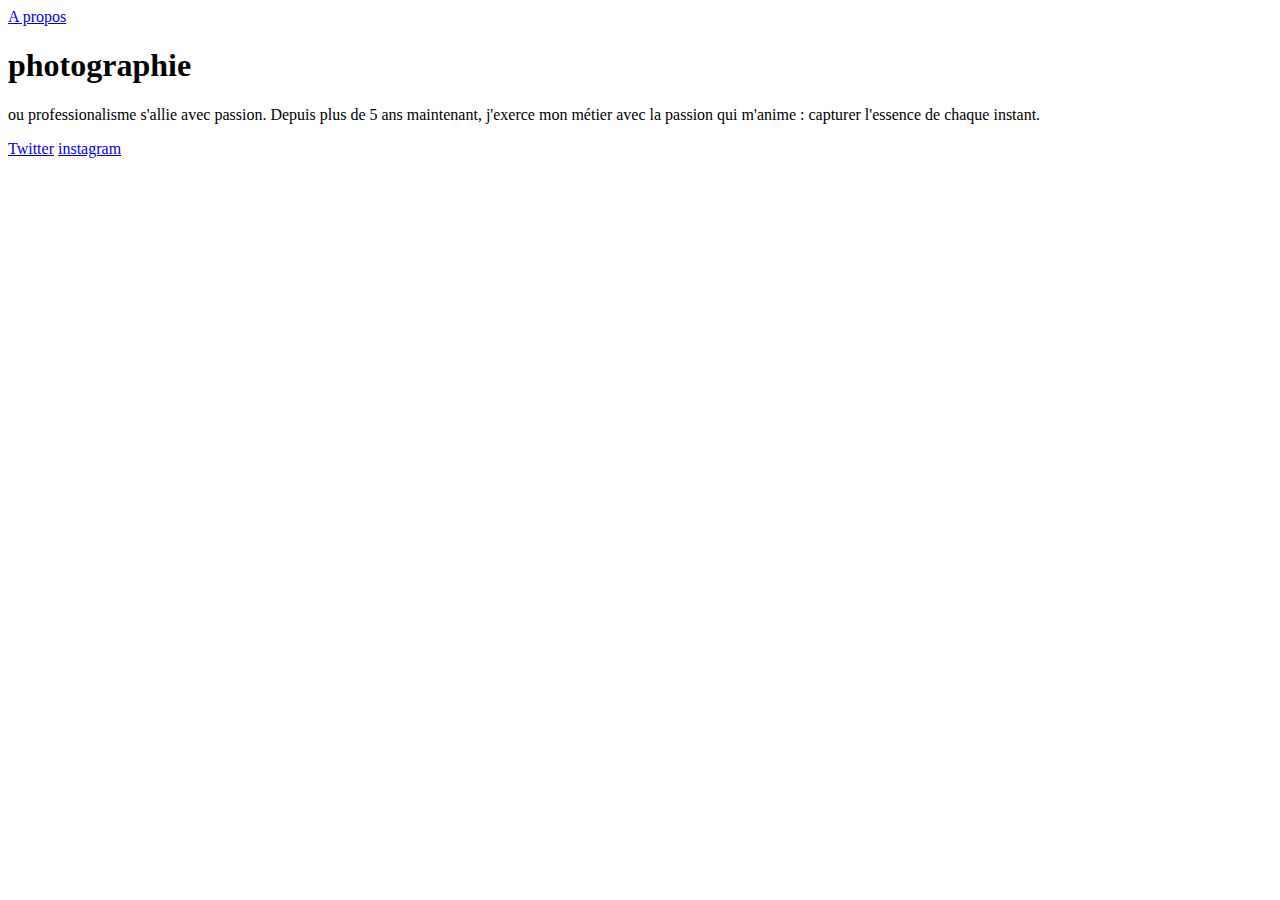
==== index.html @ b5e806d0 "first commit" ====
<!DOCTYPE html>
<html lang="en">
<head>
    <meta charset="UTF-8">
    <meta name="viewport" content="width=device-width, initial-scale=1.0">
    <title>Accueil- Robbie Lens photographie</title>
</head>

<body>
    <a href="dossier-demo/a-propos.html">A propos</a>
    <h1>photographie</h1>
    <p>
          ou professionalisme s'allie avec passion. Depuis  plus de 5 ans maintenant, j'exerce mon métier avec la passion 
          qui m'anime : capturer l'essence de chaque instant.
    </p>
    <a target="_blank" href="https://twitter.com">Twitter</a>
    <a target="_blank" href="https://instagram.com">instagram</a>


    


     

</body>
</html>
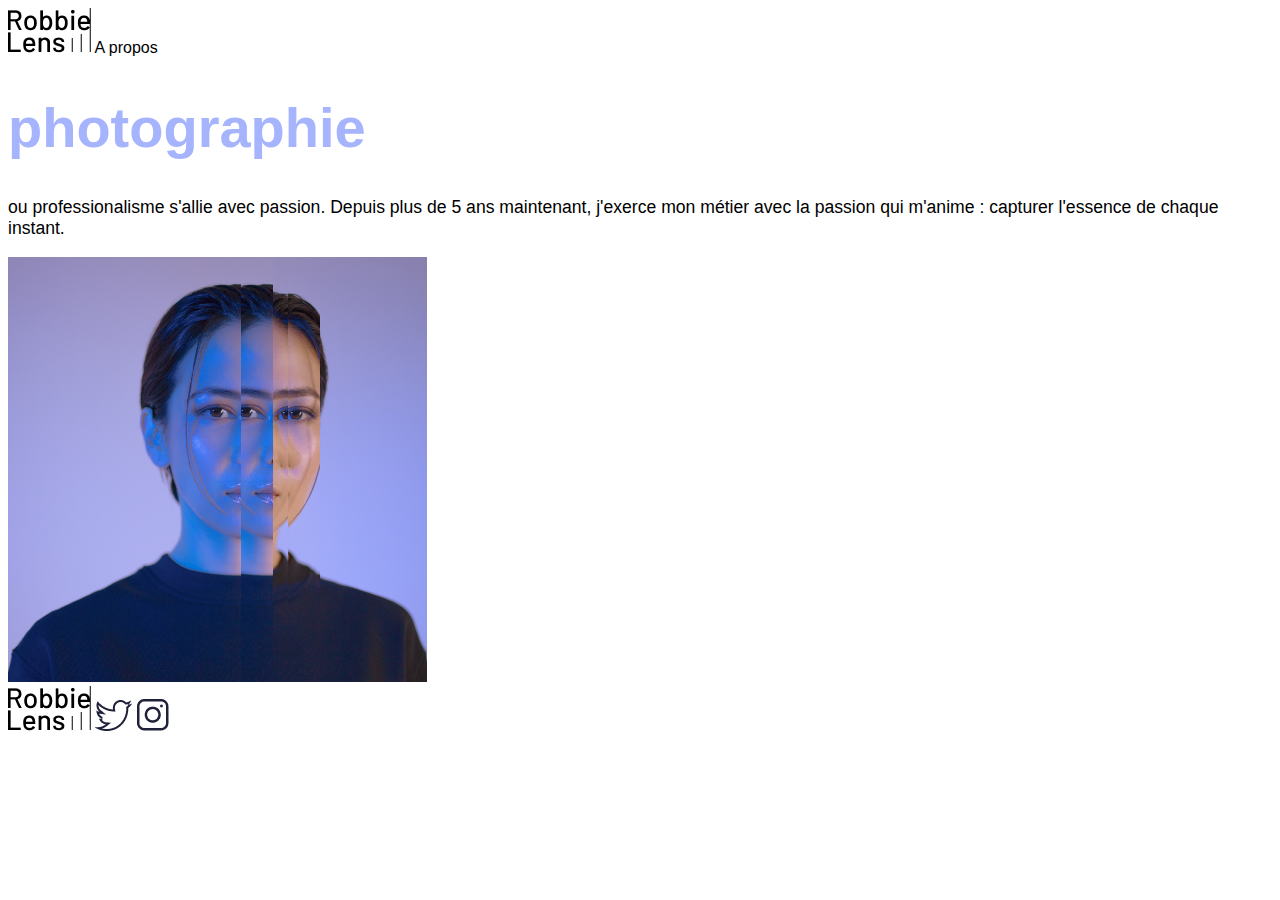
==== commit 766db92d: "Init" ====
--- a/index.html
+++ b/index.html
@@ -4,23 +4,32 @@
     <meta charset="UTF-8">
     <meta name="viewport" content="width=device-width, initial-scale=1.0">
     <title>Accueil- Robbie Lens photographie</title>
+    <link href="style.css" rel="stylesheet">
+    <link href="preconnect" href="">
+
 </head>
 
 <body>
-    <a href="dossier-demo/a-propos.html">A propos</a>
+    <div>
+        <img src="images/logo.png" alt="Logo Robbie Lens">
+    <a href="a-propos.html">A propos</a>
+</div>
     <h1>photographie</h1>
     <p>
           ou professionalisme s'allie avec passion. Depuis  plus de 5 ans maintenant, j'exerce mon métier avec la passion 
           qui m'anime : capturer l'essence de chaque instant.
     </p>
-    <a target="_blank" href="https://twitter.com">Twitter</a>
-    <a target="_blank" href="https://instagram.com">instagram</a>
+    <img src="images/robbie-lens.png" alt="Portrait avec effet de la photographe Robbie Lens">
+<div>
+    <img src="images/logo.png" alt="Logo Robbie Lens">
+    <a target="_blank" href="https://twitter.com">
+        <img src="images/twitter.png" alt="Logo Twitter">
+    </a>
 
-
-    
-
-
-     
+    <a target="_blank" href="https://instagram.com">
+        <img src="images/instagram.png" alt="Logo Instagram">
+    </a>
+</div>
 
 </body>
 </html>--- a/style.css
+++ b/style.css
@@ -0,0 +1,24 @@
+body {
+    font-family: 'Manrope', sans-serif;
+    font-size: 1em;
+  }
+  
+  a {
+    color:black;
+    text-decoration: none;
+  }
+
+  em {
+    color: #a5b4fc;
+    font-size: normal;
+  }
+
+  h1 {
+    font-size: 3.5em;
+    color: #a5b4fc;
+    font-family: 'Montserrat', sans-serif;
+  }
+
+  p {
+    font-size: 1.1em;
+  }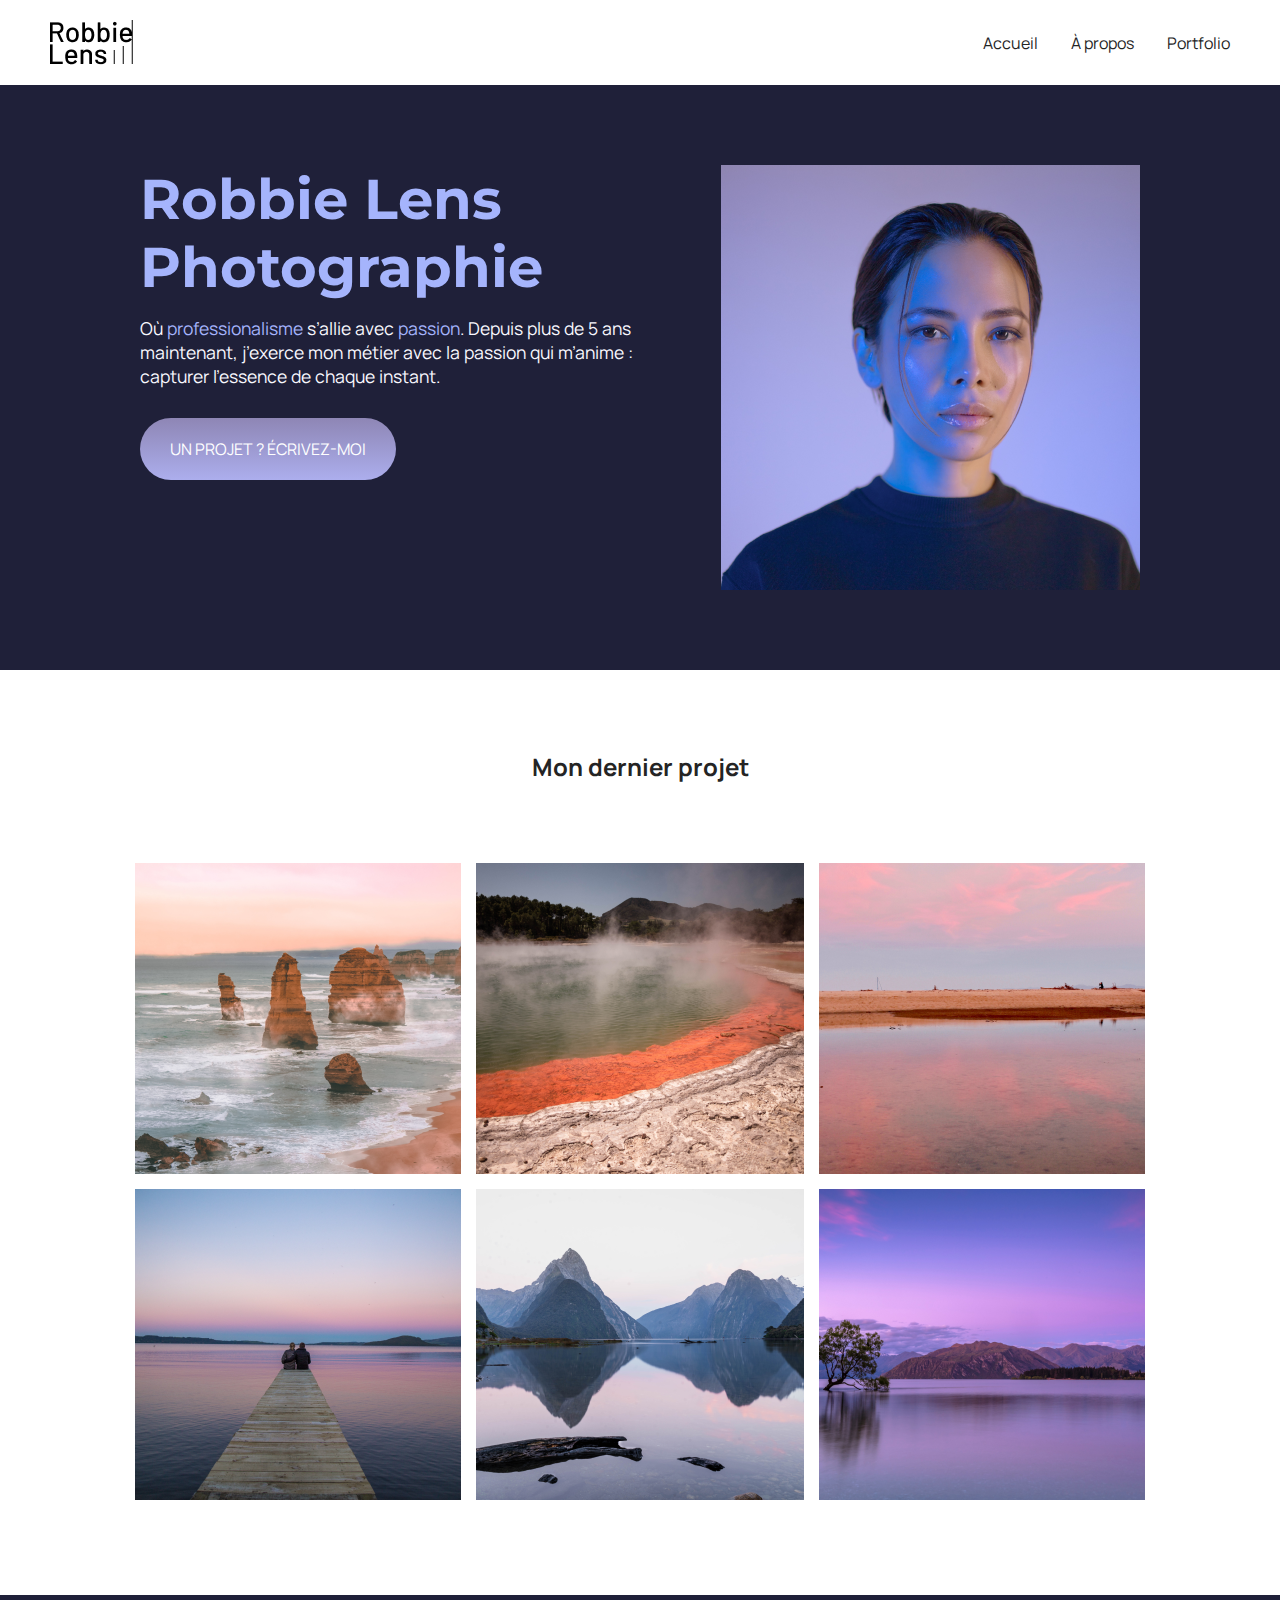
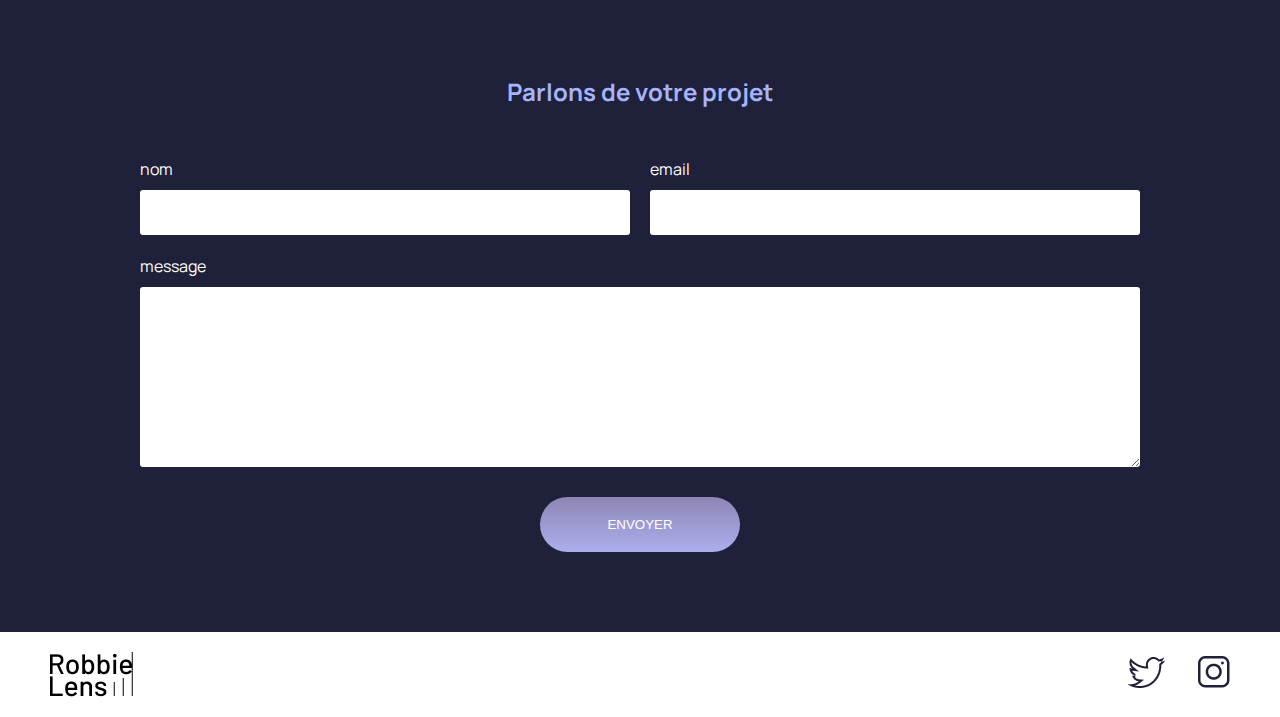
==== commit e5e3dcdf: "first commit" ====
--- a/index.html
+++ b/index.html
@@ -1,35 +1,84 @@
 <!DOCTYPE html>
-<html lang="en">
+<html lang="fr">
+
 <head>
-    <meta charset="UTF-8">
-    <meta name="viewport" content="width=device-width, initial-scale=1.0">
-    <title>Accueil- Robbie Lens photographie</title>
-    <link href="style.css" rel="stylesheet">
-    <link href="preconnect" href="">
-
+    <meta charset="utf-8" >
+    <title>Accueil - Robbie Lens Photographie</title>
+    <link href="style/style.css" rel="stylesheet" >
+    <link href="style/index.css" rel="stylesheet" >
+    <link rel="preconnect" href="https://fonts.googleapis.com">
+    <link rel="preconnect" href="https://fonts.gstatic.com" crossorigin>
+    <link href="https://fonts.googleapis.com/css2?family=Manrope&family=Montserrat&display=swap" rel="stylesheet">
 </head>
 
 <body>
-    <div>
-        <img src="images/logo.png" alt="Logo Robbie Lens">
-    <a href="a-propos.html">A propos</a>
-</div>
-    <h1>photographie</h1>
-    <p>
-          ou professionalisme s'allie avec passion. Depuis  plus de 5 ans maintenant, j'exerce mon métier avec la passion 
-          qui m'anime : capturer l'essence de chaque instant.
-    </p>
-    <img src="images/robbie-lens.png" alt="Portrait avec effet de la photographe Robbie Lens">
-<div>
-    <img src="images/logo.png" alt="Logo Robbie Lens">
-    <a target="_blank" href="https://twitter.com">
-        <img src="images/twitter.png" alt="Logo Twitter">
-    </a>
+    <header>
+        <nav>
+            <img src="images/logo.png" alt="Logo Robbie Lens" >
+            <div>
+                <a href="index.html">Accueil</a>
+                <a href="a-propos.html">À propos</a>
+                <a href="portfolio.html">Portfolio</a>
+            </div>
+        </nav>
+    </header>
+    <main>
+        <section class="accueil-introduction">
+            <div>
+                <h1>Robbie Lens Photographie</h1>
+                <p>
+                    Où <em>professionalisme</em> s’allie avec <em>passion</em>. Depuis
+                    plus de 5 ans maintenant, j’exerce mon métier avec la passion
+                    qui m’anime : capturer l’essence de chaque instant.
+                </p>
+                <a href="#contact" class="cta">UN PROJET ? ÉCRIVEZ-MOI</a>
+            </div>
+            <img src="images/robbie-lens.png" alt="Portrait avec effet de la photographe Robbie Lens" >
+        </section>
+        <section class="accueil-photos">
+            <h2>Mon dernier projet</h2>
+            <div>
+                <img src="images/accueil/element-1.png" alt="Twelve apostles - Australie" >
+                <img src="images/accueil/element-2.png" alt="Wai-O-Tapu - Nouvelle-Zélande" >
+                <img src="images/accueil/element-3.png" alt="Parc National d’Abel Tasman - Nouvelle-Zélande" >
+            </div>
+            <div>
+                <img src="images/accueil/element-4.png" alt="Lac Rotorua - Nouvelle-Zélande" >
+                <img src="images/accueil/element-5.png" alt="Milford Sound - Nouvelle-Zélande" >
+                <img src="images/accueil/element-6.png" alt="Lac Wanaka - Nouvelle-Zélande" >
+            </div>
+        </section>
+        <section id="contact" class="section-contact">
+            <h2>Parlons de votre projet</h2>
+            <form method="get" action="#">
+                <div class="form-nom-email">
+                    <div class="form-column">
+                        <label for="nom">nom</label>
+                        <input type="text" name="nom" id="nom" >
+                    </div>
+                    <div class="form-column">
+                        <label for="email">email</label>
+                        <input type="email" name="email" id="email" >
+                    </div>
+                </div>
+                <label for="message">message</label>
+                <textarea name="message" id="message" rows="10"></textarea>
+                <input type="submit" value="ENVOYER" class="cta" >
+            </form>
+        </section>
+    </main>
+    <footer>
+        <img src="images/logo.png" alt="Logo Robbie Lens" >
+        <div>
+            <a target="_blank" href="https://twitter.com/" class="lien-icone">
+                <img src="images/twitter.png" alt="Logo Twitter" >
+            </a>
+            <a target="_blank" href="https://www.instagram.com/" class="lien-icone">
+                <img src="images/instagram.png" alt="Logo Instagram" >
+            </a>
+        </div>
+    </footer>
+    <script src="exo.js"></script>
+</body>
 
-    <a target="_blank" href="https://instagram.com">
-        <img src="images/instagram.png" alt="Logo Instagram">
-    </a>
-</div>
-
-</body>
 </html>--- a/style/style.css
+++ b/style/style.css
@@ -0,0 +1,112 @@
+* {
+  margin: 0;
+}
+
+body {
+  font-family: 'Manrope', sans-serif;
+  font-size: 1em;
+  background-color: #1f2039;
+}
+
+a {
+  color: #242424;
+  text-decoration: none;
+}
+
+em {
+  color: #a5b4fc;
+  font-style: normal;
+}
+
+h1 {
+  font-size: 3.5em;
+  color: #a5b4fc;
+  font-family: 'Montserrat', sans-serif;
+}
+
+h2 {
+  color: #f9f8ff;
+}
+
+p,
+li {
+  font-size: 1.1em;
+  color: #f9f8ff;
+}
+
+header,
+footer {
+  background-color: white;
+  padding: 20px 50px;
+}
+
+.cta {
+  display: inline-block;
+  background: linear-gradient(#8e86b5, #acaeed);
+  color: white;
+  border-radius: 50px;
+  padding: 20px 30px;
+}
+
+a:hover {
+  text-decoration: underline;
+}
+
+.cta:hover {
+  background: linear-gradient(#696484, #8788ba);
+  text-decoration: none;
+}
+
+.lien-icone {
+  margin-left: 30px;
+}
+
+.lien-icone:hover {
+  opacity: 0.5;
+}
+
+section {
+  padding: 80px;
+}
+
+footer,
+nav {
+  display: flex;
+  flex-direction: row;
+  align-items: center;
+  justify-content: space-between;
+}
+
+nav a {
+  margin-left: 30px;
+}
+
+@media screen and (max-width: 996px) {
+  header nav {
+    flex-direction: column;
+    align-items: center;
+    justify-content: center;
+  }
+
+  header nav img {
+    margin-bottom: 20px;
+  }
+
+  header,
+  footer {
+    padding: 20px 20px;
+  }
+
+  h1 {
+    font-size: 2em;
+  }
+
+  section {
+    padding: 50px 20px 50px 20px;
+  }
+
+  nav a {
+    margin-left: 10px;
+    margin-right: 10px;
+  }
+}--- a/style/index.css
+++ b/style/index.css
@@ -0,0 +1,119 @@
+.accueil-photos {
+    background-color: white;
+    padding: 80px;
+  }
+  
+  .accueil-photos h2 {
+    color: #242424;
+    text-align: center;
+    margin-bottom: 80px;
+  }
+  
+  .accueil-photos div {
+    display: flex;
+    flex-direction: row;
+    gap: 15px;
+    justify-content: center;
+    margin-bottom: 15px;
+  }
+  
+  .accueil-introduction {
+    display: flex;
+    flex-direction: row;
+    max-width: 1000px;
+    align-items: flex-start;
+    margin: auto;
+  }
+  
+  .accueil-introduction h1 {
+    margin-bottom: 15px;
+  }
+  
+  .accueil-introduction p {
+    margin-bottom: 30px;
+  }
+  
+  .accueil-introduction div {
+    padding-right: 80px;
+  }
+  
+  .section-contact h2 {
+    color: #a5b4fc;
+    text-align: center;
+    margin-bottom: 50px;
+  }
+  
+  form {
+    display: flex;
+    flex-direction: column;
+    max-width: 1000px;
+    margin: auto;
+    color: white;
+  }
+  
+  .form-nom-email {
+    display: flex;
+    flex-direction: row;
+    gap: 20px;
+  }
+  
+  .form-column {
+    flex: 1;
+    display: flex;
+    flex-direction: column;
+    margin-bottom: 20px;
+  }
+  
+  input,
+  textarea {
+    padding: 15px;
+    border-radius: 3px;
+    border: none;
+  }
+  
+  label {
+    margin-bottom: 10px;
+  }
+  
+  input[type='submit'] {
+    width: 200px;
+    margin: auto;
+    margin-top: 30px;
+  }
+  
+  @media screen and (max-width: 996px) {
+    .accueil-introduction {
+      flex-direction: column;
+      align-items: center;
+      justify-content: center;
+    }
+  
+    .accueil-introduction div {
+      padding-right: 0;
+      text-align: center;
+      order: 2;
+    }
+  
+    .accueil-introduction img {
+      order: 1;
+      margin-bottom: 20px;
+      width: 100%;
+    }
+  
+    .accueil-photos {
+      padding: 20px;
+    }
+  
+    .accueil-photos div {
+      flex-direction: column;
+    }
+  
+    .section-contact {
+      padding: 50px 20px;
+    }
+  
+    .form-nom-email {
+      flex-direction: column;
+      gap: 0;
+    }
+  }